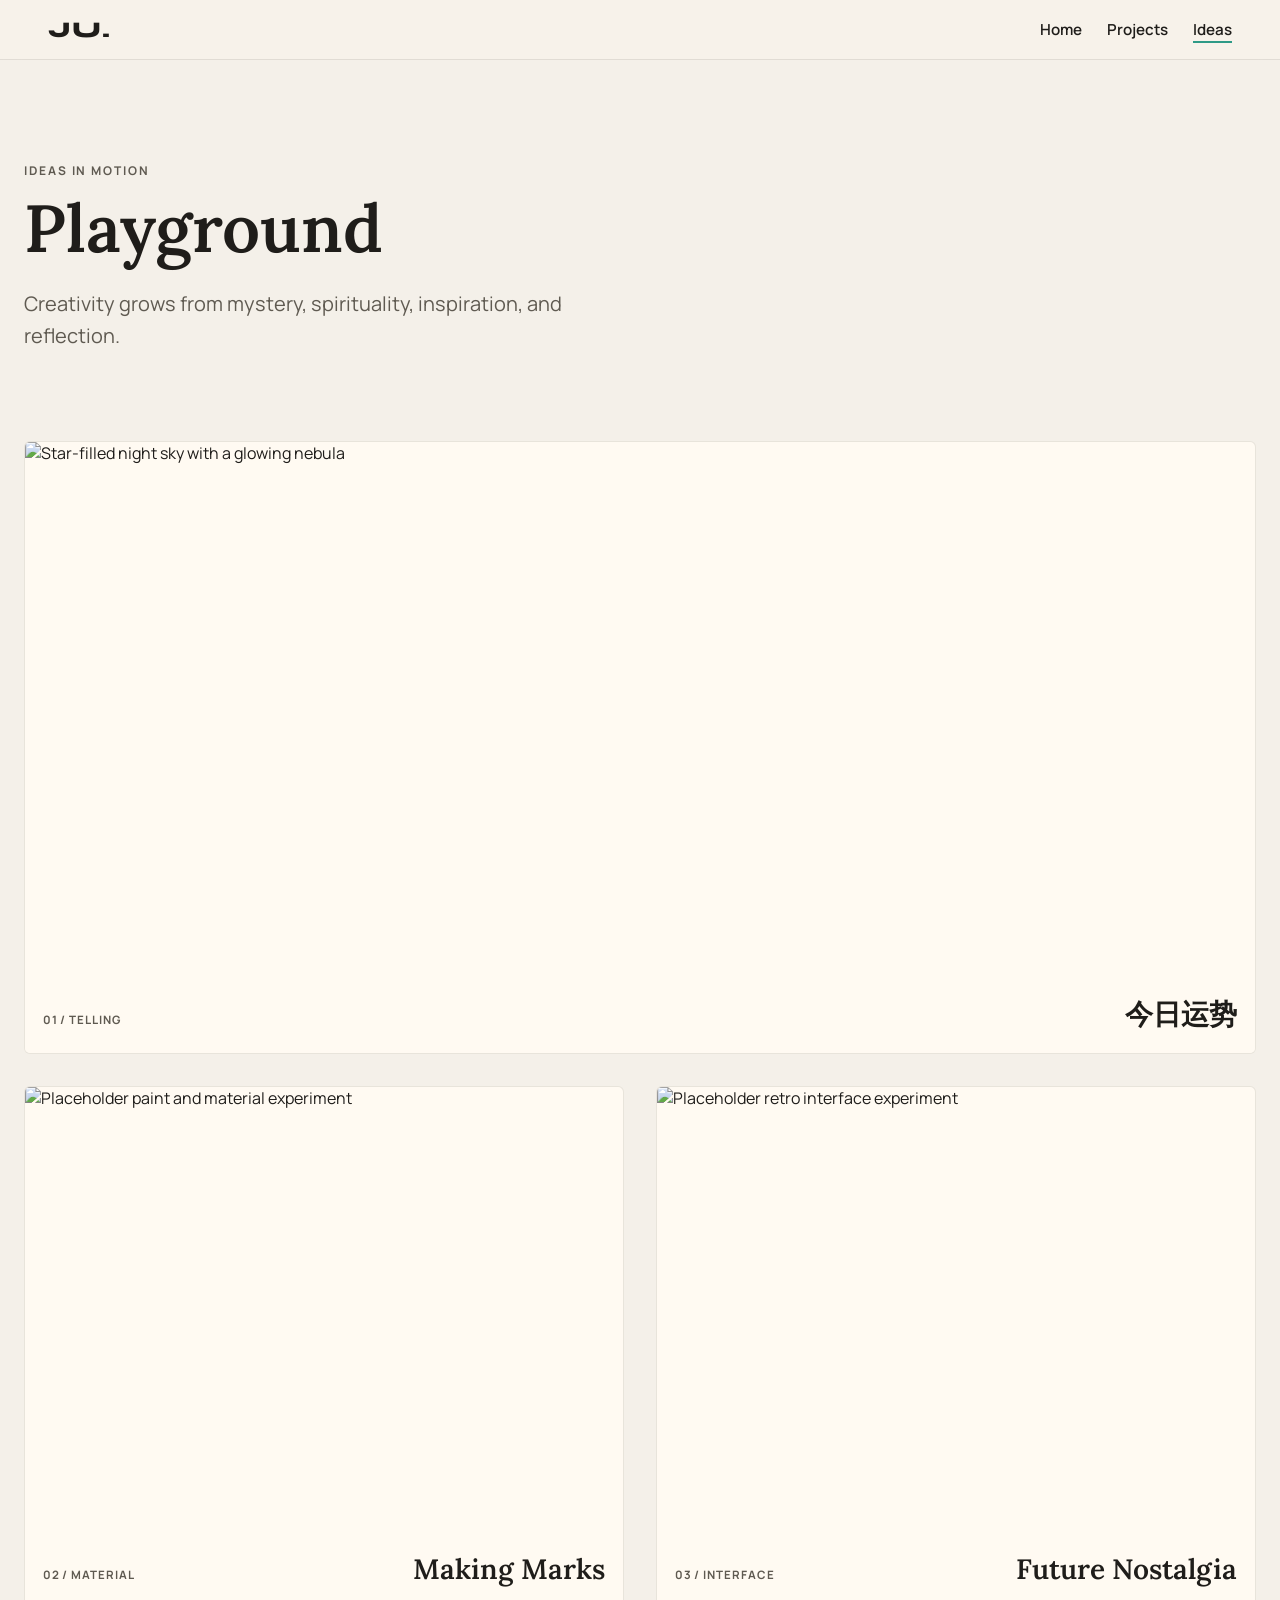
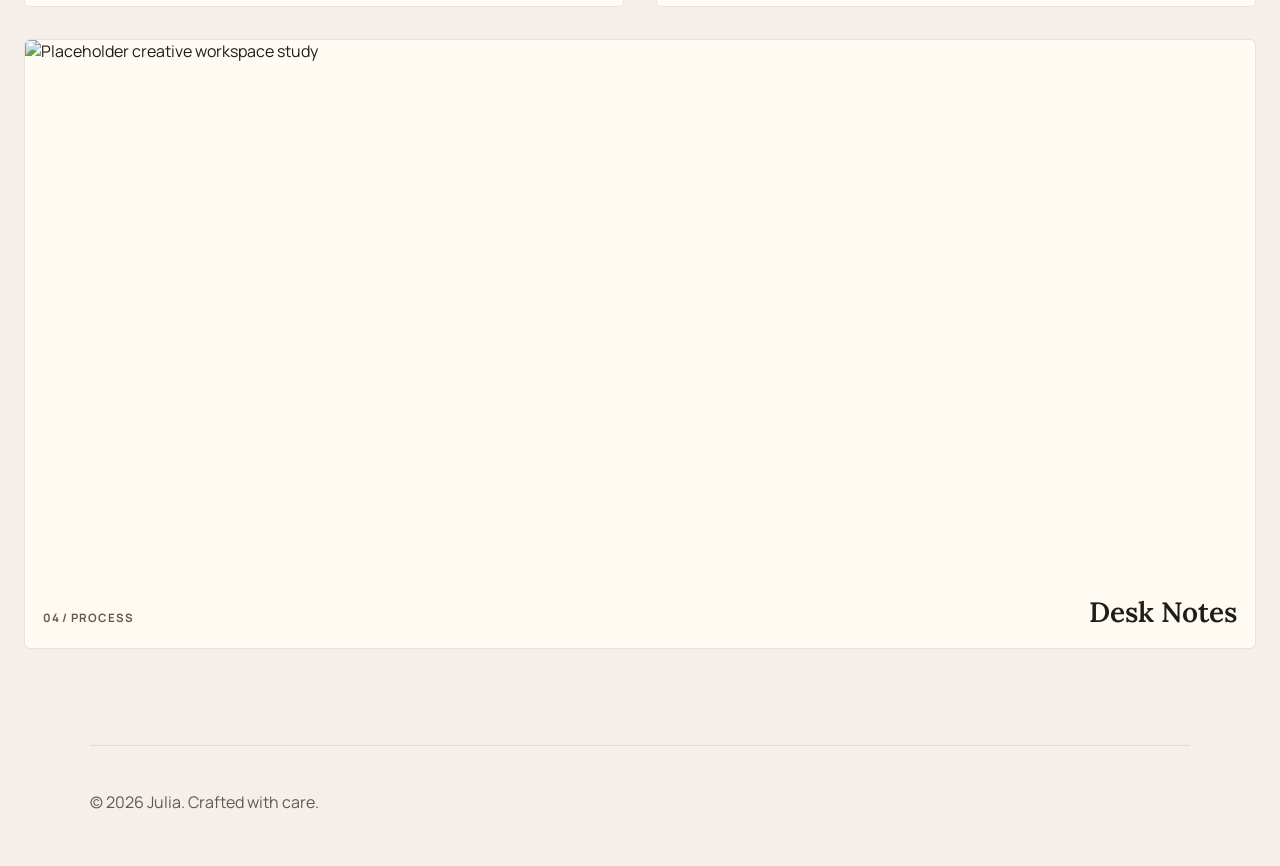
==== play.html @ cee990b3 "Expand portfolio with projects, ideas, and tarot experience Add dedicated Projects and Ideas pages, " ====
<!doctype html>
<html lang="en">
  <head>
    <meta charset="UTF-8" />
    <meta name="viewport" content="width=device-width, initial-scale=1.0" />
    <title>Play | Julia Zhu</title>
    <meta
      name="description"
      content="A collection of visual experiments, side projects, and creative studies by Julia Zhu."
    />
    <link rel="preconnect" href="https://fonts.googleapis.com" />
    <link rel="preconnect" href="https://fonts.gstatic.com" crossorigin />
    <link
      href="https://fonts.googleapis.com/css2?family=Lora:wght@500;600&family=Manrope:wght@400;500;700;800&family=Syne:wght@500;700;800&display=swap"
      rel="stylesheet"
    />
    <link rel="stylesheet" href="styles.css?v=25" />
  </head>
  <body class="play-page">
    <header class="site-header">
      <a class="logo" href="index.html" aria-label="Julia Zhu home">JU.</a>
      <nav class="nav" aria-label="Primary navigation">
        <a href="index.html#top">Home</a>
        <a href="work.html"><i data-lucide="palette" aria-hidden="true"></i><span>Projects</span></a>
        <a class="is-active" href="play.html" aria-current="page"><i data-lucide="sparkles" aria-hidden="true"></i><span>Ideas</span></a>
      </nav>
    </header>

    <main id="top" class="play-main">
      <section class="play-intro reveal" aria-labelledby="play-title">
        <header class="page-heading">
          <p class="kicker">Ideas in motion</p>
          <h1 id="play-title">Playground</h1>
        </header>
        <p>Creativity grows from mystery, spirituality, inspiration, and reflection.</p>
      </section>

      <section class="play-grid" aria-label="Creative experiments">
        <a class="play-piece-link play-piece-wide reveal" href="telling.html" aria-label="Open Telling: 今日运势">
          <figure class="play-piece">
            <img
              src="https://images.unsplash.com/photo-1464802686167-b939a6910659?auto=format&amp;fit=crop&amp;w=1600&amp;q=85"
              alt="Star-filled night sky with a glowing nebula"
            />
            <figcaption><span>01 / TELLING</span><strong>今日运势</strong></figcaption>
          </figure>
        </a>

        <figure class="play-piece reveal">
          <img
            src="https://images.unsplash.com/photo-1513364776144-60967b0f800f?auto=format&amp;fit=crop&amp;w=1200&amp;q=85"
            alt="Placeholder paint and material experiment"
          />
          <figcaption><span>02 / Material</span><strong>Making Marks</strong></figcaption>
        </figure>

        <figure class="play-piece reveal">
          <img
            src="https://images.unsplash.com/photo-1550745165-9bc0b252726f?auto=format&amp;fit=crop&amp;w=1200&amp;q=85"
            alt="Placeholder retro interface experiment"
          />
          <figcaption><span>03 / Interface</span><strong>Future Nostalgia</strong></figcaption>
        </figure>

        <figure class="play-piece play-piece-wide reveal">
          <img
            src="https://images.unsplash.com/photo-1494438639946-1ebd1d20bf85?auto=format&amp;fit=crop&amp;w=1600&amp;q=85"
            alt="Placeholder creative workspace study"
          />
          <figcaption><span>04 / Process</span><strong>Desk Notes</strong></figcaption>
        </figure>
      </section>

    </main>

    <footer class="site-footer">
      <p>&copy; 2026 Julia. Crafted with care.</p>
    </footer>

    <script src="https://unpkg.com/lucide@0.468.0/dist/umd/lucide.min.js"></script>
    <script src="script.js?v=3"></script>
  </body>
</html>
---- styles.css ----
:root {
  --bg: #f8f3ea;
  --ink: #1f1d1a;
  --muted: #5f5a51;
  --tone-a: #ffb36b;
  --tone-b: #ff6c8d;
  --tone-c: #2e9a86;
  --card: #fff9f0;
  --line: rgba(31, 29, 26, 0.1);
  --shadow: 0 18px 50px rgba(31, 29, 26, 0.1);
}

* {
  box-sizing: border-box;
}

html,
body {
  margin: 0;
  padding: 0;
  background: radial-gradient(circle at 15% 20%, #ffe9cb 0%, transparent 35%),
    radial-gradient(circle at 85% 10%, #ffd5df 0%, transparent 30%), var(--bg);
  color: var(--ink);
  font-family: Manrope, "Segoe UI", sans-serif;
  scroll-behavior: smooth;
}

body {
  min-height: 100vh;
  position: relative;
  overflow-x: hidden;
}

.bg-orb {
  position: fixed;
  border-radius: 999px;
  filter: blur(80px);
  pointer-events: none;
  z-index: -1;
  animation: drift 16s ease-in-out infinite alternate;
}

.orb-a {
  width: 300px;
  height: 300px;
  background: rgba(255, 179, 107, 0.45);
  top: -80px;
  left: -40px;
}

.orb-b {
  width: 340px;
  height: 340px;
  background: rgba(46, 154, 134, 0.3);
  right: -80px;
  bottom: 12%;
  animation-delay: 2s;
}

.site-header {
  position: sticky;
  top: 0;
  z-index: 9;
  display: flex;
  align-items: center;
  justify-content: space-between;
  gap: 1rem;
  padding: 1rem clamp(1rem, 4vw, 3rem);
  backdrop-filter: blur(10px);
  background: rgba(248, 243, 234, 0.72);
  border-bottom: 1px solid var(--line);
}

.logo {
  text-decoration: none;
  color: var(--ink);
  font-family: Syne, sans-serif;
  font-weight: 800;
  font-size: 1.4rem;
  letter-spacing: 0.08em;
}

.nav {
  display: flex;
  gap: 1.2rem;
}

.nav a {
  text-decoration: none;
  color: var(--ink);
  display: inline-flex;
  align-items: center;
  gap: 0.35rem;
  font-weight: 600;
  font-size: 0.95rem;
}

.nav a svg {
  width: 1rem;
  height: 1rem;
  stroke-width: 2;
}

.nav a.is-active {
  text-decoration: underline;
  text-decoration-color: var(--tone-c);
  text-decoration-thickness: 2px;
  text-underline-offset: 0.35rem;
}

main {
  width: min(1100px, calc(100% - 2rem));
  margin: 0 auto;
  padding-bottom: 4rem;
}

section {
  margin-top: clamp(3rem, 8vw, 7rem);
  scroll-margin-top: 5rem;
}

.hero {
  padding-top: clamp(2rem, 7vw, 5rem);
  display: grid;
  grid-template-columns: minmax(0, 1fr) minmax(240px, 430px);
  gap: clamp(1.2rem, 4vw, 3rem);
  align-items: center;
}

.hero-content {
  min-width: 0;
}

.kicker {
  text-transform: uppercase;
  letter-spacing: 0.16em;
  font-size: 0.75rem;
  margin-bottom: 0.9rem;
  color: var(--muted);
  font-weight: 700;
}

h1,
h2,
h3 {
  margin: 0;
  line-height: 1.06;
}

h1,
h2,
h3 {
  font-family: Lora, Georgia, serif;
  font-weight: 600;
}

h1 {
  font-size: clamp(2rem, 6vw, 4.3rem);
  max-width: 14ch;
}

.accent {
  color: var(--tone-c);
}

.hero-copy {
  max-width: 48ch;
  font-size: clamp(1.02rem, 1.8vw, 1.2rem);
  color: var(--muted);
  margin-top: 1.2rem;
}

.hero-media {
  justify-self: end;
  width: 100%;
}

.hero-media img {
  display: block;
  width: 100%;
  height: auto;
}

.hero-actions,
.contact-actions {
  margin-top: 1.4rem;
  display: flex;
  flex-wrap: wrap;
  gap: 0.75rem;
}

.btn {
  text-decoration: none;
  display: inline-flex;
  align-items: center;
  justify-content: center;
  border-radius: 999px;
  font-weight: 700;
  padding: 0.72rem 1.1rem;
  border: 1px solid transparent;
  transition: transform 0.2s ease, box-shadow 0.2s ease, background 0.2s ease;
}

.btn:hover {
  transform: translateY(-1px);
}

.btn-solid {
  background: linear-gradient(135deg, var(--tone-a), var(--tone-b));
  color: #111;
  box-shadow: var(--shadow);
}

.btn-outline {
  border-color: var(--ink);
  color: var(--ink);
  background: rgba(255, 255, 255, 0.35);
}

.btn-ghost {
  color: var(--ink);
  background: rgba(46, 154, 134, 0.12);
}

.section-head {
  display: grid;
  gap: 0.35rem;
  margin-bottom: 1.2rem;
}

h2 {
  font-size: clamp(1.6rem, 4.5vw, 3rem);
}

.work-grid {
  display: grid;
  grid-template-columns: repeat(2, minmax(0, 1fr));
  gap: 1rem;
}

.card {
  background: var(--card);
  border: 1px solid var(--line);
  border-radius: 22px;
  padding: 1.15rem;
  box-shadow: var(--shadow);
  transform-origin: center;
  transition: transform 0.25s ease;
}

.card:hover {
  transform: translateY(-3px) rotate(-0.3deg);
}

.card-tag {
  display: inline-block;
  font-size: 0.75rem;
  font-weight: 800;
  letter-spacing: 0.08em;
  text-transform: uppercase;
  color: var(--tone-c);
}

.card h3 {
  font-size: 1.3rem;
  margin-top: 0.45rem;
}

.card p,
.about p,
.contact p {
  color: var(--muted);
}

.stats {
  list-style: none;
  padding: 0;
  margin: 1.25rem 0 0;
  display: grid;
  grid-template-columns: repeat(3, minmax(0, 1fr));
  gap: 0.75rem;
}

.stats li {
  background: #fff;
  border: 1px solid var(--line);
  border-radius: 16px;
  padding: 0.8rem;
  display: grid;
  gap: 0.2rem;
}

.stats strong {
  font-family: Syne, sans-serif;
  font-size: 1.5rem;
}

.site-footer {
  width: min(1100px, calc(100% - 2rem));
  margin: 0 auto;
  padding: 1.8rem 0 2.3rem;
  color: var(--muted);
  border-top: 1px solid var(--line);
}

.reveal {
  opacity: 0;
  transform: translateY(18px);
}

.reveal.is-visible {
  opacity: 1;
  transform: translateY(0);
  transition: opacity 0.7s ease, transform 0.7s ease;
}

.work-page {
  background: #f4f0e9;
}

.work-main {
  width: min(1240px, calc(100% - 3rem));
  padding: clamp(3.5rem, 8vw, 7rem) 0 6rem;
}

.selected-projects {
  margin-top: 0;
}

.page-heading {
  display: grid;
  gap: 0.85rem;
}

.page-heading .kicker {
  margin: 0;
}

.page-heading h1 {
  max-width: none;
  font-size: clamp(1.8rem, 5.2vw, 4.7rem);
  white-space: nowrap;
}

.project-list {
  display: grid;
  gap: clamp(1.5rem, 4vw, 3.5rem);
  padding-top: clamp(2rem, 5vw, 4rem);
}

.work-project {
  min-height: 460px;
  display: grid;
  grid-template-columns: minmax(0, 0.9fr) minmax(360px, 1.1fr);
  overflow: hidden;
  background: #fffaf2;
  border: 1px solid var(--line);
  border-radius: 6px;
  box-shadow: var(--shadow);
}

.project-copy {
  display: flex;
  flex-direction: column;
  align-items: flex-start;
  padding: clamp(1.5rem, 4vw, 3.5rem);
}

.project-number {
  margin-bottom: auto;
  font-family: Lora, Georgia, serif;
  font-size: clamp(2.5rem, 5vw, 4.5rem);
  color: var(--muted);
}

.project-type {
  margin: 2.5rem 0 0.75rem;
  color: var(--tone-c);
  font-size: 0.75rem;
  font-weight: 800;
  letter-spacing: 0.08em;
  text-transform: uppercase;
}

.work-project h2 {
  font-size: clamp(2rem, 4vw, 3.5rem);
}

.project-summary {
  max-width: 39ch;
  margin: 1rem 0 1.5rem;
  color: var(--muted);
  font-size: 1rem;
  line-height: 1.6;
}

.project-meta {
  width: 100%;
  margin: 0;
  border-top: 1px solid var(--line);
}

.project-meta div {
  display: grid;
  grid-template-columns: 4.5rem 1fr;
  gap: 1rem;
  padding-top: 0.65rem;
}

.project-meta dt,
.project-meta dd {
  margin: 0;
  font-size: 0.78rem;
}

.project-meta dt {
  color: var(--muted);
  font-weight: 700;
  text-transform: uppercase;
}

.project-meta dd {
  font-weight: 600;
}

.work-project img {
  width: 100%;
  height: 100%;
  min-height: 460px;
  display: block;
  object-fit: cover;
}

.play-page {
  background: #f4f0e9;
}

.play-main {
  width: min(1240px, calc(100% - 3rem));
  padding: clamp(3.5rem, 8vw, 7rem) 0 6rem;
}

.play-intro {
  max-width: 900px;
  margin: 0 0 clamp(3rem, 7vw, 6rem);
}

.play-intro > p:last-child {
  max-width: 52ch;
  margin: 1.5rem 0 0;
  color: var(--muted);
  font-size: clamp(1rem, 2vw, 1.25rem);
  line-height: 1.6;
}

.play-grid {
  margin-top: 0;
  display: grid;
  grid-template-columns: repeat(2, minmax(0, 1fr));
  gap: clamp(1rem, 3vw, 2rem);
}

.play-piece {
  margin: 0;
  display: grid;
  grid-template-rows: minmax(0, 1fr) auto;
  overflow: hidden;
  background: #fffaf2;
  border: 1px solid var(--line);
  border-radius: 6px;
}

.play-piece-link {
  display: block;
  color: inherit;
  text-decoration: none;
}

.play-piece-link .play-piece {
  height: 100%;
}

.play-piece-link:focus-visible {
  outline: 3px solid var(--tone-c);
  outline-offset: 4px;
}

.play-piece-wide {
  grid-column: 1 / -1;
}

.play-piece img {
  display: block;
  width: 100%;
  height: 100%;
  min-height: 420px;
  aspect-ratio: 4 / 3;
  object-fit: cover;
  filter: saturate(0.82);
  transition: filter 0.35s ease, transform 0.35s ease;
}

.play-piece-wide img {
  aspect-ratio: 16 / 7;
}

.play-piece:hover img {
  filter: saturate(1);
  transform: scale(1.015);
}

.play-piece figcaption {
  position: relative;
  display: flex;
  align-items: baseline;
  justify-content: space-between;
  gap: 1rem;
  padding: 1rem 1.1rem 1.15rem;
  background: #fffaf2;
}

.play-piece figcaption span {
  color: var(--muted);
  font-size: 0.72rem;
  font-weight: 700;
  letter-spacing: 0.08em;
  text-transform: uppercase;
}

.play-piece figcaption strong {
  font-family: Lora, Georgia, serif;
  font-size: clamp(1.2rem, 2.5vw, 1.75rem);
  font-weight: 600;
}

.telling-page {
  background: #f4f0e9;
}

.telling-main {
  width: min(1240px, calc(100% - 3rem));
  padding: 2rem 0 6rem;
}

.telling-closing {
  margin: clamp(4rem, 8vw, 7rem) 0 0;
  color: var(--muted);
  font-family: Lora, Georgia, serif;
  font-size: clamp(1.25rem, 2.5vw, 1.75rem);
  font-style: italic;
  text-align: center;
}

.back-link {
  width: fit-content;
  display: inline-flex;
  align-items: center;
  gap: 0.45rem;
  color: var(--ink);
  font-size: 0.85rem;
  font-weight: 700;
  text-decoration: none;
}

.back-link svg {
  width: 1rem;
  height: 1rem;
}

.telling-reading {
  min-height: min(760px, calc(100vh - 150px));
  margin-top: 2rem;
  display: grid;
  grid-template-columns: minmax(260px, 0.7fr) minmax(320px, 1fr) minmax(260px, 0.7fr);
  align-items: center;
  gap: clamp(2rem, 5vw, 5rem);
  padding: clamp(2rem, 5vw, 5rem);
  background: radial-gradient(circle at 50% 45%, rgba(82, 100, 158, 0.72), transparent 34%),
    linear-gradient(145deg, #11162d 0%, #23213f 52%, #401f3c 100%);
  color: #fffaf2;
  border-radius: 6px;
}

.telling-heading .kicker {
  color: rgba(255, 250, 242, 0.68);
}

.telling-heading h1 {
  max-width: none;
  font-size: clamp(2.6rem, 5vw, 4.8rem);
  white-space: nowrap;
}

.telling-heading > p:last-child {
  max-width: 32ch;
  margin: 1.25rem 0 0;
  color: rgba(255, 250, 242, 0.76);
  line-height: 1.7;
}

.tarot-stage {
  min-height: 500px;
  position: relative;
  display: grid;
  place-items: center;
  perspective: 1200px;
}

.tarot-stage::before,
.tarot-stage::after {
  content: "";
  position: absolute;
  width: min(260px, 76%);
  aspect-ratio: 2 / 3.35;
  border: 1px solid rgba(255, 250, 242, 0.2);
  border-radius: 10px;
  background: #18152d;
  pointer-events: none;
}

.tarot-stage::before {
  transform: translate(14px, 8px) rotate(4deg);
}

.tarot-stage::after {
  transform: translate(-12px, 7px) rotate(-3deg);
}

.tarot-deck {
  width: min(260px, 76%);
  aspect-ratio: 2 / 3.35;
  position: relative;
  z-index: 2;
}

.tarot-card {
  width: 100%;
  height: 100%;
  position: relative;
  transform-style: preserve-3d;
  pointer-events: none;
}

.tarot-card-inner {
  width: 100%;
  height: 100%;
  position: relative;
  transform-style: preserve-3d;
  transition: transform 2.4s cubic-bezier(0.2, 0.75, 0.25, 1);
}

.tarot-stage.is-drawing .tarot-card {
  animation: card-anticipation 1.6s ease-in-out infinite alternate;
}

.tarot-stage.has-drawn {
  pointer-events: none;
}

.tarot-card.is-revealed .tarot-card-inner {
  transform: rotateY(180deg);
}

.tarot-card.is-reversed .tarot-card-face {
  transform: rotateY(180deg) rotateZ(180deg);
}

.tarot-card-back,
.tarot-card-face {
  position: absolute;
  inset: 0;
  overflow: hidden;
  border: 1px solid rgba(255, 250, 242, 0.55);
  border-radius: 10px;
  backface-visibility: hidden;
  box-shadow: 0 24px 70px rgba(0, 0, 0, 0.38);
}

.tarot-card-back {
  display: grid;
  place-items: center;
  background: repeating-radial-gradient(circle at center, transparent 0 26px, rgba(223, 180, 104, 0.13) 27px 28px),
    linear-gradient(145deg, #20193a, #421f3e);
}

.tarot-card-back::before {
  content: "";
  position: absolute;
  inset: 12px;
  border: 1px solid rgba(223, 180, 104, 0.7);
  border-radius: 6px;
}

.card-back-corner {
  position: absolute;
  top: 1.5rem;
  color: #dfb468;
  font-size: 1.4rem;
}

.card-back-orbit {
  width: 112px;
  aspect-ratio: 1;
  display: grid;
  place-items: center;
  filter: drop-shadow(0 0 12px rgba(223, 180, 104, 0.18));
}

.card-back-sigil {
  width: 100%;
  height: 100%;
  fill: none;
  stroke: #dfb468;
  stroke-width: 2.2;
  stroke-linecap: round;
  stroke-linejoin: round;
}

.sigil-core {
  fill: #20193a;
  stroke-width: 1.5;
}

.sigil-rays {
  stroke-width: 1.3;
}

.card-back-label {
  position: absolute;
  bottom: 1.6rem;
  color: rgba(255, 250, 242, 0.7);
  font-size: 0.78rem;
  letter-spacing: 0.14em;
}

.tarot-card-face {
  padding: 1.2rem;
  display: grid;
  grid-template-rows: auto 1fr auto;
  color: #251b2b;
  background: radial-gradient(circle at 50% 42%, #ffd884 0 10%, transparent 11%),
    linear-gradient(160deg, #f8dfad, #dc867a 58%, #732f48);
  border-color: #dfb468;
  transform: rotateY(180deg);
}

.tarot-card-face::before {
  content: "";
  position: absolute;
  inset: 10px;
  border: 1px solid rgba(61, 35, 48, 0.42);
  border-radius: 5px;
}

.card-roman,
.card-symbol,
.card-name {
  position: relative;
  z-index: 1;
}

.card-roman {
  font-size: 0.78rem;
  font-weight: 800;
}

.card-symbol {
  place-self: center;
  color: #40243b;
  font-size: 5rem;
  text-shadow: 0 10px 30px rgba(255, 226, 159, 0.7);
}

.card-name {
  display: grid;
  gap: 0.2rem;
  text-align: center;
}

.card-name strong {
  font-family: Lora, Georgia, serif;
  font-size: 1.8rem;
}

.card-name span {
  font-size: 0.7rem;
  font-weight: 800;
  letter-spacing: 0.1em;
  text-transform: uppercase;
}

.draw-button {
  width: 138px;
  aspect-ratio: 1;
  position: absolute;
  top: 50%;
  left: 50%;
  z-index: 3;
  display: grid;
  place-items: center;
  border: 0;
  border-radius: 50%;
  color: #2a1a2d;
  background: transparent;
  font: 700 1.15rem Manrope, sans-serif;
  cursor: pointer;
  transform: translate(-50%, -50%);
  transition: opacity 0.25s ease, transform 0.25s ease;
}

.draw-button-shape {
  position: absolute;
  inset: 0;
  border: 1px solid #dfb468;
  border-radius: 50%;
  background: linear-gradient(135deg, rgba(255, 243, 214, 0.88) 0%, rgba(255, 211, 200, 0.88) 30%, rgba(255, 226, 155, 0.88) 62%, rgba(255, 250, 242, 0.88) 100%);
  background-size: 300% 300%;
  backdrop-filter: blur(3px);
  box-shadow: 0 12px 40px rgba(0, 0, 0, 0.35);
  pointer-events: none;
}

.draw-button-label {
  position: relative;
  z-index: 1;
}

.draw-button::before,
.draw-button::after {
  content: "✦";
  position: absolute;
  color: #fff3d6;
  font-size: 1.25rem;
  opacity: 0;
  pointer-events: none;
  text-shadow: 0 0 10px rgba(255, 243, 214, 0.9);
}

.draw-button::before {
  top: -14px;
  right: 4px;
}

.draw-button::after {
  bottom: -10px;
  left: 2px;
  font-size: 0.9rem;
}

@media (hover: hover) and (pointer: fine) {
  .tarot-stage:not(.has-drawn) .tarot-deck:not(:hover, :focus-within) .draw-button {
    opacity: 0;
    pointer-events: none;
    transform: translate(-50%, -50%);
  }
}

.draw-button:hover,
.draw-button.is-hovered,
.draw-button:focus-visible {
  transform: translate(-50%, -50%);
}

.draw-button:hover .draw-button-shape,
.draw-button.is-hovered .draw-button-shape,
.draw-button:focus-visible .draw-button-shape {
  animation: draw-button-aura 2.8s ease-in-out infinite;
}

.draw-button:hover::before,
.draw-button.is-hovered::before,
.draw-button:focus-visible::before {
  animation: draw-sparkle-one 1.9s ease-in-out infinite;
}

.draw-button:hover::after,
.draw-button.is-hovered::after,
.draw-button:focus-visible::after {
  animation: draw-sparkle-two 2.3s 0.45s ease-in-out infinite;
}

.draw-button:focus-visible,
.draw-again:focus-visible {
  outline: 3px solid #fffaf2;
  outline-offset: 4px;
}

.tarot-stage.has-drawn .draw-button {
  opacity: 0;
  pointer-events: none;
}

.reading-result {
  align-self: center;
}

.reading-result .kicker {
  color: rgba(255, 250, 242, 0.68);
}

.reading-result h2 {
  display: grid;
  gap: 0.35rem;
  font-size: clamp(2rem, 4vw, 3.5rem);
}

.reading-result h2 small {
  font: 700 0.78rem Manrope, sans-serif;
  letter-spacing: 0.1em;
  text-transform: uppercase;
}

.reading-result .card-orientation {
  width: fit-content;
  margin: 1rem 0 0;
  padding: 0.35rem 0.65rem;
  border: 1px solid rgba(255, 250, 242, 0.45);
  border-radius: 999px;
  color: #fffaf2;
  font-size: 0.7rem;
  font-weight: 800;
  letter-spacing: 0.1em;
  text-transform: uppercase;
}

.reading-result .card-orientation.is-reversed {
  color: #2a1a2d;
  background: #dfb468;
  border-color: #dfb468;
}

.reading-result > p:not(.kicker):not(.card-orientation) {
  max-width: 34ch;
  color: rgba(255, 250, 242, 0.78);
  line-height: 1.7;
}

.alternate-reading {
  width: fit-content;
  margin-top: 0.8rem;
  position: relative;
}

.alternate-reading-trigger {
  padding: 0;
  border: 0;
  border-bottom: 1px dashed rgba(223, 180, 104, 0.75);
  color: #dfb468;
  background: transparent;
  font: 600 0.78rem Manrope, sans-serif;
  cursor: help;
}

.alternate-reading-trigger:focus-visible {
  outline: 2px solid #fffaf2;
  outline-offset: 4px;
}

.alternate-reading-tooltip {
  width: min(310px, calc(100vw - 3rem));
  position: absolute;
  z-index: 5;
  left: 0;
  bottom: calc(100% + 0.75rem);
  padding: 0.85rem 1rem;
  border: 1px solid rgba(223, 180, 104, 0.6);
  border-radius: 6px;
  color: #2a1a2d;
  background: #fff3d6;
  box-shadow: 0 14px 38px rgba(0, 0, 0, 0.3);
  font-size: 0.78rem;
  line-height: 1.55;
  opacity: 0;
  visibility: hidden;
  transform: translateY(5px);
  transition: opacity 0.18s ease, transform 0.18s ease, visibility 0.18s;
  pointer-events: none;
}

.alternate-reading:hover .alternate-reading-tooltip,
.alternate-reading:focus-within .alternate-reading-tooltip,
.alternate-reading.is-hovered .alternate-reading-tooltip,
.alternate-reading.is-open .alternate-reading-tooltip {
  opacity: 1;
  visibility: visible;
  transform: translateY(0);
}

.draw-again {
  margin-top: 1rem;
  padding: 0.7rem 0;
  border: 0;
  border-bottom: 1px solid currentColor;
  color: #fffaf2;
  background: transparent;
  font: 700 0.85rem Manrope, sans-serif;
  cursor: pointer;
}

@keyframes card-anticipation {
  from {
    transform: translateY(0) rotate(-0.6deg);
  }
  to {
    transform: translateY(-10px) rotate(0.6deg);
  }
}

@keyframes draw-button-aura {
  0%,
  100% {
    background-position: 0% 45%;
    border-radius: 48% 52% 46% 54% / 52% 45% 55% 48%;
    box-shadow: 0 12px 40px rgba(0, 0, 0, 0.35), 0 0 0 rgba(223, 180, 104, 0);
    transform: scaleX(1.04) scaleY(1);
  }
  35% {
    background-position: 52% 100%;
    border-radius: 56% 44% 53% 47% / 43% 55% 45% 57%;
    box-shadow: 0 12px 40px rgba(0, 0, 0, 0.35), 0 0 28px rgba(238, 151, 132, 0.58);
    transform: scaleX(1.1) scaleY(0.97);
  }
  70% {
    background-position: 100% 15%;
    border-radius: 43% 57% 46% 54% / 56% 46% 54% 44%;
    box-shadow: 0 12px 40px rgba(0, 0, 0, 0.35), 0 0 34px rgba(223, 180, 104, 0.68);
    transform: scaleX(0.99) scaleY(1.09);
  }
}

@keyframes draw-sparkle-one {
  0%,
  28%,
  100% {
    opacity: 0;
    transform: scale(0.3) rotate(0deg);
  }
  42%,
  64% {
    opacity: 1;
    transform: scale(1) rotate(35deg);
  }
  76% {
    opacity: 0;
    transform: scale(0.5) rotate(70deg);
  }
}

@keyframes draw-sparkle-two {
  0%,
  48%,
  100% {
    opacity: 0;
    transform: scale(0.2) rotate(20deg);
  }
  60%,
  78% {
    opacity: 0.9;
    transform: scale(1.15) rotate(-20deg);
  }
  88% {
    opacity: 0;
    transform: scale(0.4) rotate(-55deg);
  }
}

@media (prefers-reduced-motion: reduce) {
  .draw-button:hover .draw-button-shape,
  .draw-button.is-hovered .draw-button-shape,
  .draw-button:focus-visible .draw-button-shape,
  .draw-button:hover::before,
  .draw-button:hover::after,
  .draw-button.is-hovered::before,
  .draw-button.is-hovered::after,
  .draw-button:focus-visible::before,
  .draw-button:focus-visible::after {
    animation: none;
  }
}

@keyframes drift {
  from {
    transform: translate3d(0, 0, 0);
  }
  to {
    transform: translate3d(0, 24px, 0);
  }
}

@media (min-width: 1000px) {
  .hero h1 {
    max-width: none;
    white-space: nowrap;
  }
}

@media (max-width: 900px) {
  .hero {
    grid-template-columns: 1fr;
  }

  .hero-media {
    justify-self: start;
    max-width: 420px;
  }

  .work-grid {
    grid-template-columns: 1fr;
  }

  .nav {
    display: none;
  }

  .work-project {
    grid-template-columns: 1fr;
  }

  .work-project img {
    min-height: 0;
    aspect-ratio: 16 / 10;
    order: -1;
  }

  .project-number {
    margin-bottom: 0;
  }

  .play-grid {
    grid-template-columns: 1fr;
  }

  .play-piece-wide {
    grid-column: auto;
  }

  .play-piece img,
  .play-piece-wide img {
    min-height: 0;
    aspect-ratio: 4 / 3;
  }

  .telling-reading {
    min-height: 0;
    grid-template-columns: 1fr;
  }

  .telling-heading {
    text-align: center;
  }

  .telling-heading > p:last-child,
  .reading-result > p:not(.kicker):not(.card-orientation) {
    margin-inline: auto;
  }

  .reading-result {
    text-align: center;
  }

  .reading-result .card-orientation {
    margin-inline: auto;
  }

  .tarot-stage {
    min-height: 480px;
  }
}

@media (max-width: 640px) {
  .stats {
    grid-template-columns: 1fr;
  }

  .site-header {
    padding-inline: 0.8rem;
  }

  main,
  .site-footer {
    width: min(1100px, calc(100% - 1.2rem));
  }

  .work-main {
    width: calc(100% - 1.2rem);
    padding-top: 2.5rem;
  }

  .play-main {
    width: calc(100% - 1.2rem);
    padding-top: 2.5rem;
  }

  .telling-main {
    width: calc(100% - 1.2rem);
  }

  .page-heading h1 {
    font-size: clamp(1.65rem, 7.5vw, 2.8rem);
  }

  .play-piece figcaption {
    align-items: flex-start;
    flex-direction: column;
    gap: 0.35rem;
  }
}
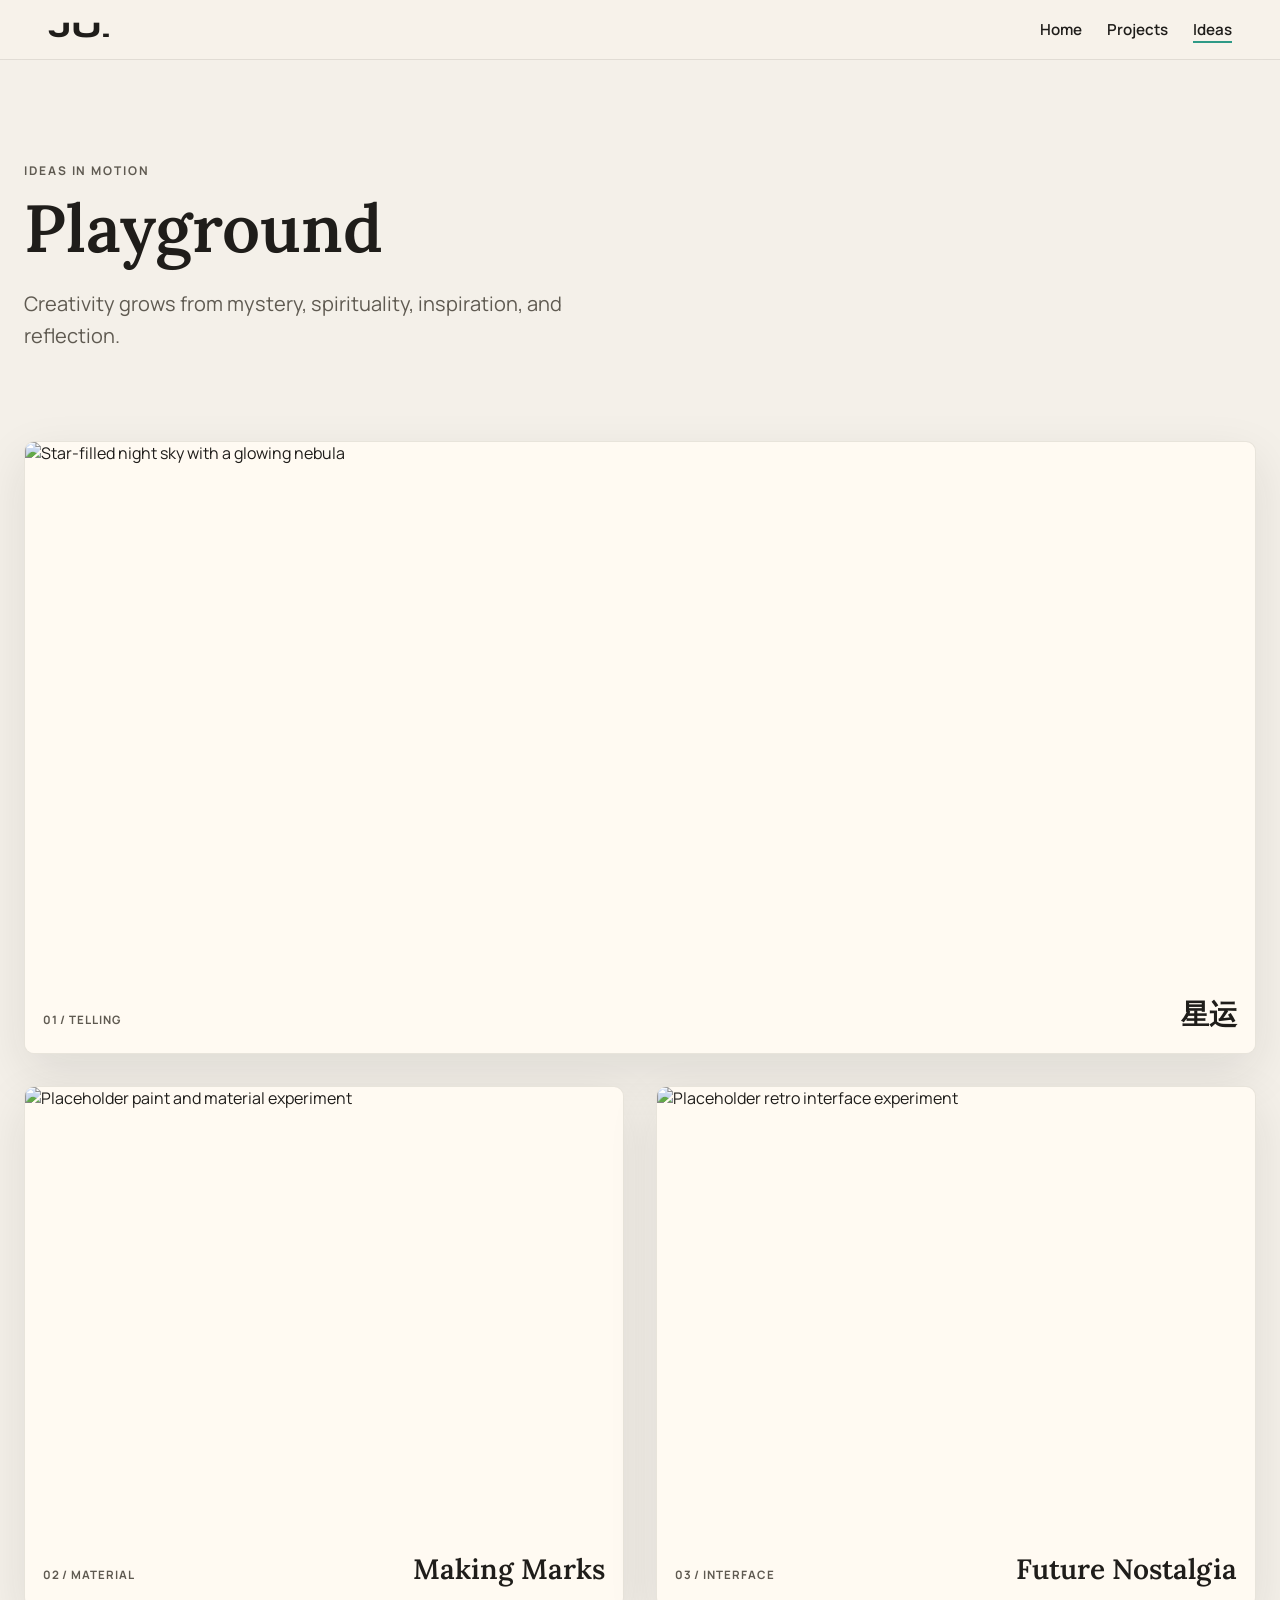
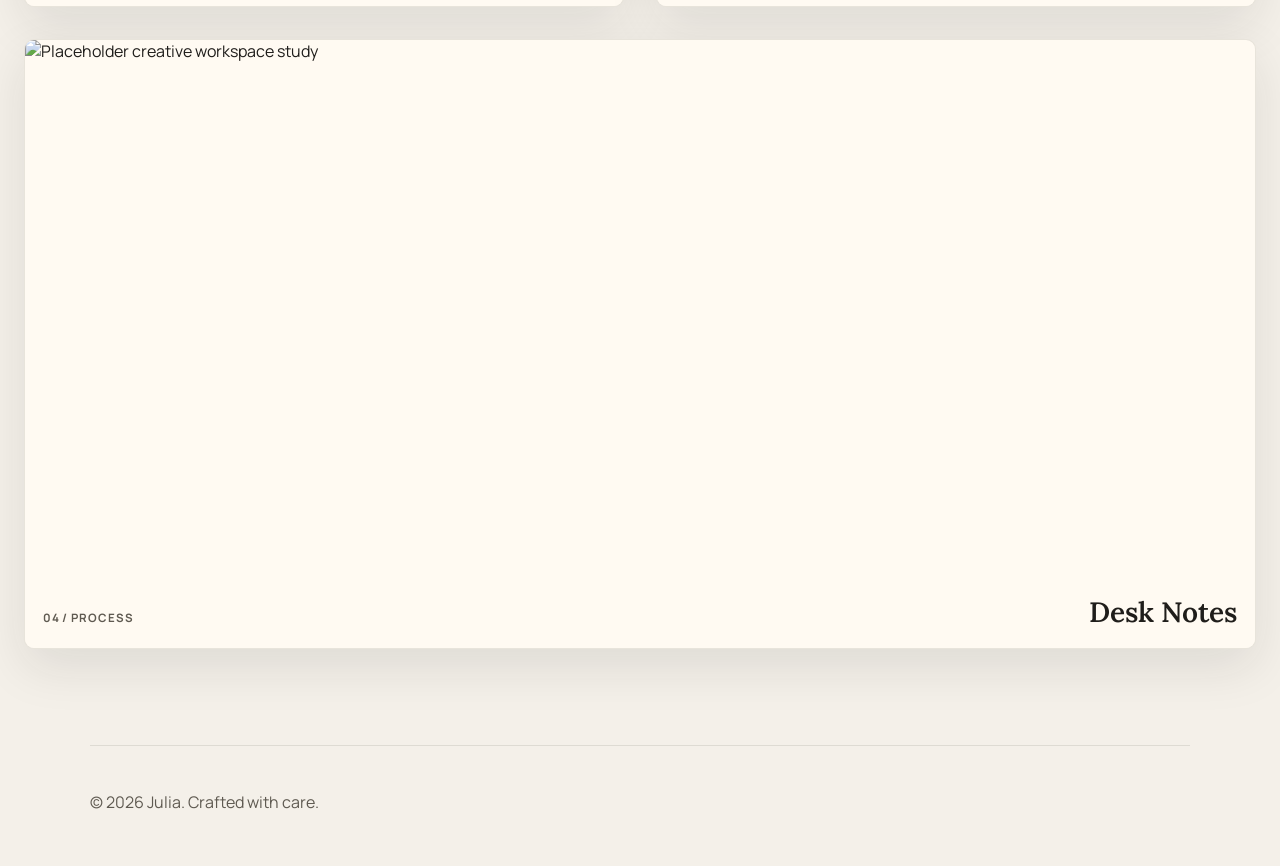
==== commit 118de99d: "Polish portfolio and expand tarot experiences Add and refine the Daily and three-card tarot experien" ====
--- a/play.html
+++ b/play.html
@@ -14,7 +14,7 @@
       href="https://fonts.googleapis.com/css2?family=Lora:wght@500;600&family=Manrope:wght@400;500;700;800&family=Syne:wght@500;700;800&display=swap"
       rel="stylesheet"
     />
-    <link rel="stylesheet" href="styles.css?v=25" />
+    <link rel="stylesheet" href="styles.css?v=26" />
   </head>
   <body class="play-page">
     <header class="site-header">
@@ -36,13 +36,13 @@
       </section>
 
       <section class="play-grid" aria-label="Creative experiments">
-        <a class="play-piece-link play-piece-wide reveal" href="telling.html" aria-label="Open Telling: 今日运势">
+        <a class="play-piece-link play-piece-wide reveal" href="telling.html" aria-label="Open Telling: 星运">
           <figure class="play-piece">
             <img
               src="https://images.unsplash.com/photo-1464802686167-b939a6910659?auto=format&amp;fit=crop&amp;w=1600&amp;q=85"
               alt="Star-filled night sky with a glowing nebula"
             />
-            <figcaption><span>01 / TELLING</span><strong>今日运势</strong></figcaption>
+            <figcaption><span>01 / TELLING</span><strong>星运</strong></figcaption>
           </figure>
         </a>
 
--- a/styles.css
+++ b/styles.css
@@ -272,6 +272,22 @@
   color: var(--muted);
 }
 
+.about-badges {
+  max-width: 520px;
+  margin: 1.75rem auto 0;
+  display: grid;
+  grid-template-columns: repeat(2, minmax(0, 220px));
+  justify-content: center;
+  gap: clamp(0.75rem, 3vw, 2rem);
+}
+
+.about-badges img {
+  width: 100%;
+  aspect-ratio: 1;
+  display: block;
+  object-fit: contain;
+}
+
 .stats {
   list-style: none;
   padding: 0;
@@ -323,6 +339,87 @@
   padding: clamp(3.5rem, 8vw, 7rem) 0 6rem;
 }
 
+.project-gate {
+  min-height: calc(100vh - 190px);
+  display: grid;
+  place-items: center;
+  padding: 3rem 1.5rem;
+}
+
+.project-gate-inner {
+  width: min(100%, 470px);
+  text-align: center;
+}
+
+.project-gate h1 {
+  margin: 0.55rem 0 1rem;
+  font-size: clamp(2.4rem, 7vw, 4.5rem);
+}
+
+.project-gate-inner > p:last-of-type {
+  margin: 0 auto;
+  max-width: 38ch;
+  color: var(--muted);
+  line-height: 1.65;
+}
+
+.project-gate-form {
+  margin-top: 2rem;
+  text-align: left;
+}
+
+.project-gate-form label {
+  display: block;
+  margin-bottom: 0.55rem;
+  font-size: 0.78rem;
+  font-weight: 800;
+  letter-spacing: 0.08em;
+  text-transform: uppercase;
+}
+
+.project-password-entry {
+  display: grid;
+  grid-template-columns: 1fr auto;
+  border-bottom: 1px solid var(--ink);
+}
+
+.project-password-entry input {
+  min-width: 0;
+  padding: 0.9rem 0;
+  border: 0;
+  outline: 0;
+  color: var(--ink);
+  background: transparent;
+  font: 600 1.2rem Manrope, sans-serif;
+  letter-spacing: 0.2em;
+}
+
+.project-password-entry button {
+  padding: 0.9rem 0 0.9rem 1.25rem;
+  border: 0;
+  color: var(--ink);
+  background: transparent;
+  font: 800 0.82rem Manrope, sans-serif;
+  cursor: pointer;
+}
+
+.project-password-entry:focus-within {
+  border-color: var(--tone-c);
+  box-shadow: 0 2px 0 var(--tone-c);
+}
+
+.project-gate-error {
+  margin: 0.75rem 0 0;
+  color: #a33d31;
+  font-size: 0.85rem;
+}
+
+.work-locked .selected-projects,
+.work-locked .site-footer,
+.work-page:not(.work-locked) .project-gate {
+  display: none;
+}
+
 .selected-projects {
   margin-top: 0;
 }
@@ -355,7 +452,7 @@
   overflow: hidden;
   background: #fffaf2;
   border: 1px solid var(--line);
-  border-radius: 6px;
+  border-radius: 10px;
   box-shadow: var(--shadow);
 }
 
@@ -467,7 +564,8 @@
   overflow: hidden;
   background: #fffaf2;
   border: 1px solid var(--line);
-  border-radius: 6px;
+  border-radius: 10px;
+  box-shadow: var(--shadow);
 }
 
 .play-piece-link {
@@ -542,13 +640,412 @@
   padding: 2rem 0 6rem;
 }
 
-.telling-closing {
-  margin: clamp(4rem, 8vw, 7rem) 0 0;
+.telling-tabs {
+  width: fit-content;
+  margin: 2rem auto 0;
+  display: flex;
+  gap: 0.35rem;
+  padding: 0.3rem;
+  border: 1px solid var(--line);
+  border-radius: 6px;
+  background: rgba(255, 250, 242, 0.7);
+}
+
+.telling-tab {
+  padding: 0.75rem 1rem;
+  border: 0;
+  border-radius: 4px;
+  color: var(--muted);
+  background: transparent;
+  font: 800 0.82rem Manrope, sans-serif;
+  cursor: pointer;
+}
+
+.telling-tab:hover,
+.telling-tab:focus-visible {
+  color: var(--ink);
+  outline: 0;
+}
+
+.telling-tab:focus-visible {
+  box-shadow: inset 0 0 0 2px var(--tone-c);
+}
+
+.telling-tab.is-active {
+  color: #fffaf2;
+  background: var(--ink);
+}
+
+.telling-panel {
+  margin-top: 2rem;
+}
+
+.telling-panel[hidden] {
+  display: none;
+}
+
+.three-card-reading {
+  padding: clamp(2.5rem, 6vw, 5rem);
+  padding-top: clamp(1.75rem, 4vw, 3.5rem);
+  border: 1px solid var(--line);
+  border-radius: 6px;
+  background: #fffaf2;
+}
+
+.three-card-header {
+  max-width: 760px;
+}
+
+.three-card-header h2 {
+  margin: 0 0 1rem;
+  font-size: clamp(2.2rem, 5vw, 4.6rem);
+}
+
+.three-card-header > p:last-child {
+  max-width: 64ch;
+  margin: 0;
+  color: var(--muted);
+  line-height: 1.7;
+}
+
+.three-card-question {
+  max-width: 720px;
+  margin: 0 auto;
+}
+
+.three-card-question label {
+  display: block;
+  margin-bottom: 0.6rem;
+  font-size: 0.78rem;
+  font-weight: 800;
+  letter-spacing: 0.08em;
+  text-transform: uppercase;
+}
+
+.three-card-question textarea {
+  width: 100%;
+  min-height: 120px;
+  padding: 1rem;
+  border: 1px solid var(--ink);
+  border-radius: 4px;
+  outline: 0;
+  resize: vertical;
+  color: var(--ink);
+  background: transparent;
+  font: 500 1rem Manrope, sans-serif;
+  line-height: 1.55;
+}
+
+.three-card-question textarea:focus {
+  border-color: var(--tone-c);
+  box-shadow: 0 0 0 2px var(--tone-c);
+}
+
+.three-card-picker {
+  margin-top: clamp(2rem, 4vw, 3rem);
+  text-align: center;
+}
+
+.three-card-status {
+  margin: 0 0 0.75rem;
+  color: var(--muted);
+  font-size: 0.78rem;
+  font-weight: 800;
+  letter-spacing: 0.1em;
+  text-transform: uppercase;
+}
+
+.spread-deck {
+  min-height: 300px;
+  display: flex;
+  align-items: center;
+  justify-content: center;
+  padding: 2rem;
+  overflow-x: auto;
+  overflow-y: hidden;
+  scrollbar-width: thin;
+}
+
+.spread-card {
+  width: 126px;
+  flex: 0 0 126px;
+  aspect-ratio: 2 / 3.35;
+  position: relative;
+  margin: 0;
+  border: 1px solid rgba(223, 180, 104, 0.78);
+  border-radius: 7px;
+  background: linear-gradient(145deg, #11162d, #2f1c38);
+  box-shadow: 0 12px 28px rgba(17, 22, 45, 0.22);
+  cursor: pointer;
+  transition: transform 0.3s ease, box-shadow 0.25s ease, opacity 0.25s ease;
+}
+
+.spread-card + .spread-card {
+  margin-left: -42px;
+}
+
+.spread-card::before {
+  content: "";
+  position: absolute;
+  inset: 7px;
+  border: 1px solid rgba(223, 180, 104, 0.46);
+  border-radius: 4px;
+}
+
+.spread-card::after {
+  content: "✦";
+  position: absolute;
+  inset: 0;
+  display: grid;
+  place-items: center;
+  color: #dfb468;
+  font-size: 1.25rem;
+  background: repeating-radial-gradient(circle, transparent 0 13px, rgba(223, 180, 104, 0.12) 14px 15px);
+}
+
+.spread-card:hover,
+.spread-card:focus-visible {
+  z-index: 20;
+  outline: 0;
+  transform: translateY(-12px);
+  box-shadow: 0 18px 36px rgba(17, 22, 45, 0.32);
+}
+
+.spread-card[aria-pressed="true"] {
+  z-index: 30;
+  transform: translateY(-38px);
+  box-shadow: 0 20px 42px rgba(17, 22, 45, 0.38), 0 0 0 3px #dfb468;
+}
+
+.spread-card[aria-pressed="true"]:hover,
+.spread-card[aria-pressed="true"]:focus-visible {
+  transform: translateY(-44px);
+}
+
+.spread-card:disabled:not([aria-pressed="true"]) {
+  opacity: 0.38;
+  cursor: default;
+}
+
+.three-card-prompt {
+  max-width: 760px;
+  margin: clamp(1.25rem, 3vw, 2rem) auto 0;
+  text-align: left;
+}
+
+.spread-reveal-button {
+  min-width: 190px;
+  position: relative;
+  isolation: isolate;
+  display: block;
+  margin: 2rem auto 0;
+  padding: 1rem 1.6rem;
+  border: 0;
+  border-radius: 999px;
+  color: #2a1a2d;
+  background: transparent;
+  font: 800 0.9rem Manrope, sans-serif;
+  cursor: pointer;
+  transition: transform 0.25s ease;
+}
+
+.spread-reveal-button::before {
+  content: "";
+  position: absolute;
+  z-index: -1;
+  inset: 0;
+  border: 1px solid #c99045;
+  border-radius: 999px;
+  background: linear-gradient(135deg, rgba(255, 243, 214, 0.95) 0%, rgba(255, 181, 164, 0.92) 30%, rgba(255, 220, 116, 0.94) 62%, rgba(255, 250, 242, 0.96) 100%);
+  background-size: 300% 300%;
+  box-shadow: 0 12px 28px rgba(88, 48, 55, 0.2), 0 0 22px rgba(223, 180, 104, 0.34);
+  animation: spread-button-glow 5s ease-in-out infinite;
+}
+
+.spread-reveal-button::after {
+  content: "✦";
+  position: absolute;
+  top: -13px;
+  right: -8px;
+  color: #c27755;
+  font-size: 1.1rem;
+  opacity: 0;
+  text-shadow: 0 0 12px rgba(238, 151, 132, 0.8);
+  pointer-events: none;
+  animation: draw-sparkle-one 2.4s ease-in-out infinite;
+}
+
+.spread-reveal-button:hover,
+.spread-reveal-button:focus-visible {
+  outline: 0;
+  transform: translateY(-2px);
+}
+
+.spread-reveal-button:hover::before,
+.spread-reveal-button:focus-visible::before {
+  animation: spread-button-glow 2.8s ease-in-out infinite;
+}
+
+.spread-reveal-button:focus-visible {
+  box-shadow: 0 0 0 3px #fffaf2, 0 0 0 5px var(--ink);
+}
+
+.spread-result {
+  margin-top: clamp(3rem, 7vw, 5rem);
+}
+
+.spread-question-echo {
+  max-width: 64ch;
+  margin: 0 auto 2rem;
   color: var(--muted);
   font-family: Lora, Georgia, serif;
-  font-size: clamp(1.25rem, 2.5vw, 1.75rem);
+  font-size: clamp(1.1rem, 2vw, 1.35rem);
   font-style: italic;
   text-align: center;
+}
+
+.spread-result-grid {
+  display: grid;
+  grid-template-columns: repeat(3, minmax(0, 1fr));
+  gap: clamp(1.5rem, 4vw, 3rem);
+}
+
+.spread-result-item {
+  min-width: 0;
+  text-align: center;
+}
+
+.spread-result-position {
+  margin: 0 0 1rem;
+  color: var(--muted);
+  font-size: 0.72rem;
+  font-weight: 800;
+  letter-spacing: 0.1em;
+  text-transform: uppercase;
+}
+
+.spread-result-card {
+  width: min(100%, 240px);
+  aspect-ratio: 2 / 3.35;
+  position: relative;
+  margin: 0 auto;
+  padding: 1.25rem;
+  display: grid;
+  grid-template-rows: auto 1fr auto;
+  overflow: hidden;
+  color: #251b2b;
+  background: radial-gradient(circle at 50% 40%, rgba(255, 240, 179, 0.92) 0 10%, transparent 11%),
+    linear-gradient(155deg, #f6d99b, #dc867a 58%, #713048);
+  border: 2px solid #b8863d;
+  border-radius: 10px;
+  box-shadow: 0 22px 45px rgba(48, 31, 38, 0.22);
+}
+
+.spread-result-item-2 .spread-result-card {
+  background: radial-gradient(circle at 50% 40%, rgba(255, 240, 179, 0.92) 0 10%, transparent 11%),
+    linear-gradient(155deg, #eadca8, #8eb0ad 58%, #304f5d);
+}
+
+.spread-result-item-3 .spread-result-card {
+  background: radial-gradient(circle at 50% 40%, rgba(255, 240, 179, 0.92) 0 10%, transparent 11%),
+    linear-gradient(155deg, #efd2a0, #bc8ca5 58%, #4e355c);
+}
+
+.spread-result-card::before {
+  content: "";
+  position: absolute;
+  inset: 10px;
+  border: 1px solid rgba(61, 35, 48, 0.48);
+  border-radius: 5px;
+  pointer-events: none;
+}
+
+.spread-result-card.is-reversed {
+  transform: rotate(180deg);
+}
+
+.spread-result-roman,
+.spread-result-art,
+.spread-result-card h3 {
+  position: relative;
+  z-index: 1;
+}
+
+.spread-result-roman {
+  justify-self: start;
+  font-size: 0.75rem;
+  font-weight: 800;
+}
+
+.spread-result-art {
+  width: min(75%, 145px);
+  aspect-ratio: 1;
+  place-self: center;
+  display: grid;
+  place-items: center;
+  border: 1px solid rgba(61, 35, 48, 0.48);
+  border-radius: 50%;
+  background: repeating-conic-gradient(from 0deg, rgba(61, 35, 48, 0.16) 0 2deg, transparent 2deg 15deg);
+}
+
+.spread-result-art::before {
+  content: "";
+  position: absolute;
+  width: 66%;
+  aspect-ratio: 1;
+  border: 1px solid rgba(61, 35, 48, 0.42);
+  transform: rotate(45deg);
+}
+
+.spread-result-art span {
+  position: relative;
+  z-index: 1;
+  color: #40243b;
+  font-family: Lora, Georgia, serif;
+  font-size: clamp(2.6rem, 5vw, 4rem);
+  text-shadow: 0 8px 22px rgba(255, 226, 159, 0.72);
+}
+
+.spread-result-card h3 {
+  margin: 0;
+  font-size: clamp(1.35rem, 2.5vw, 1.9rem);
+}
+
+.spread-result-card h3 span {
+  display: block;
+  margin-top: 0.4rem;
+  font: 700 0.7rem Manrope, sans-serif;
+  letter-spacing: 0.08em;
+  text-transform: uppercase;
+}
+
+.spread-result-orientation {
+  width: fit-content;
+  margin: 1.25rem auto 0.9rem;
+  padding: 0.32rem 0.6rem;
+  border-radius: 999px;
+  color: #fffaf2;
+  background: var(--ink);
+  font-size: 0.7rem;
+  font-weight: 800;
+}
+
+.spread-result-meaning {
+  margin: 0;
+  color: var(--muted);
+  line-height: 1.65;
+}
+
+.spread-reset {
+  display: block;
+  margin: 2rem auto 0;
+  padding: 0.7rem 0;
+  border: 0;
+  border-bottom: 1px solid currentColor;
+  color: var(--ink);
+  background: transparent;
+  font: 800 0.82rem Manrope, sans-serif;
+  cursor: pointer;
 }
 
 .back-link {
@@ -569,7 +1066,6 @@
 
 .telling-reading {
   min-height: min(760px, calc(100vh - 150px));
-  margin-top: 2rem;
   display: grid;
   grid-template-columns: minmax(260px, 0.7fr) minmax(320px, 1fr) minmax(260px, 0.7fr);
   align-items: center;
@@ -579,6 +1075,27 @@
     linear-gradient(145deg, #11162d 0%, #23213f 52%, #401f3c 100%);
   color: #fffaf2;
   border-radius: 6px;
+}
+
+.home-telling {
+  width: 100vw;
+  margin-left: calc(50% - 50vw);
+  background: radial-gradient(circle at 50% 45%, rgba(82, 100, 158, 0.72), transparent 34%),
+    linear-gradient(145deg, #11162d 0%, #23213f 52%, #401f3c 100%);
+}
+
+.home-telling-inner.telling-reading {
+  width: min(1100px, calc(100% - 2rem));
+  min-height: min(720px, calc(100vh - 150px));
+  margin: 0 auto;
+  background: transparent;
+  border-radius: 0;
+}
+
+.home-telling .telling-heading h2 {
+  max-width: none;
+  font-size: clamp(2.6rem, 5vw, 4.8rem);
+  white-space: nowrap;
 }
 
 .telling-heading .kicker {
@@ -1028,6 +1545,18 @@
   }
 }
 
+@keyframes spread-button-glow {
+  0%,
+  100% {
+    background-position: 0% 45%;
+    box-shadow: 0 12px 28px rgba(88, 48, 55, 0.2), 0 0 18px rgba(223, 180, 104, 0.28);
+  }
+  50% {
+    background-position: 100% 55%;
+    box-shadow: 0 14px 34px rgba(88, 48, 55, 0.24), 0 0 32px rgba(238, 151, 132, 0.48);
+  }
+}
+
 @keyframes draw-sparkle-one {
   0%,
   28%,
@@ -1065,6 +1594,14 @@
 }
 
 @media (prefers-reduced-motion: reduce) {
+  .spread-reveal-button {
+    transition: none;
+  }
+
+  .spread-reveal-button::before,
+  .spread-reveal-button::after,
+  .spread-reveal-button:hover::before,
+  .spread-reveal-button:focus-visible::before,
   .draw-button:hover .draw-button-shape,
   .draw-button.is-hovered .draw-button-shape,
   .draw-button:focus-visible .draw-button-shape,
@@ -1145,6 +1682,10 @@
     grid-template-columns: 1fr;
   }
 
+  .spread-result-grid {
+    grid-template-columns: 1fr;
+  }
+
   .telling-heading {
     text-align: center;
   }
@@ -1193,6 +1734,11 @@
 
   .telling-main {
     width: calc(100% - 1.2rem);
+  }
+
+  .spread-deck {
+    justify-content: flex-start;
+    padding-inline: 0.75rem;
   }
 
   .page-heading h1 {
